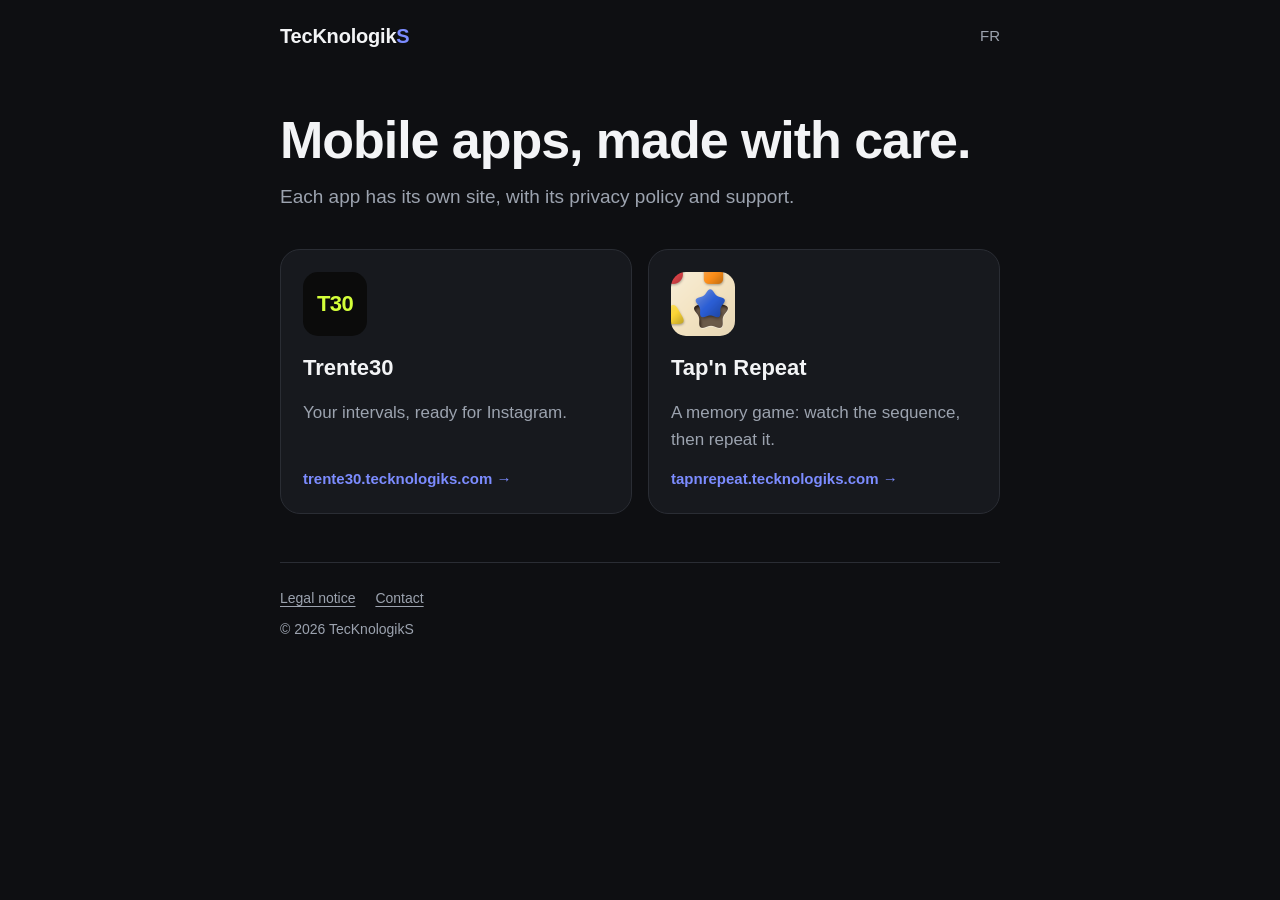
==== index.html @ 54e723e6 "TKS-69: site vitrine tecknologiks.com (accueil FR/EN, mentions légales, app-ads.txt, GitHub Pages) C" ====
<!doctype html>
<html lang="en">
<head>
  <meta charset="utf-8">
  <meta name="viewport" content="width=device-width, initial-scale=1, viewport-fit=cover">
  <title>TecKnologikS — mobile apps</title>
  <meta name="description" content="TecKnologikS makes mobile apps: Trente30 and Tap'n Repeat.">
  <meta name="theme-color" content="#0e0f12">
  <link rel="alternate" hreflang="en" href="https://tecknologiks.com/">
  <link rel="alternate" hreflang="fr" href="https://tecknologiks.com/fr/">
  <link rel="alternate" hreflang="x-default" href="https://tecknologiks.com/">
  <link rel="stylesheet" href="assets/style.css">
</head>
<body>
  <div class="wrap">
    <header class="site">
      <a class="brand" href="./">TecKnologik<span>S</span></a>
      <nav class="site" aria-label="Navigation">
        <a href="fr/" hreflang="fr" lang="fr">FR</a>
      </nav>
    </header>

    <main>
      <section class="hero">
        <h1>Mobile apps, made with care.</h1>
        <p>Each app has its own site, with its privacy policy and support.</p>
      </section>

      <section class="apps" aria-label="Apps">
        <a class="app" href="https://trente30.tecknologiks.com/">
          <span class="icon text" aria-hidden="true">T30</span>
          <h2>Trente30</h2>
          <p>Your intervals, ready for Instagram.</p>
          <span class="go">trente30.tecknologiks.com →</span>
        </a>
        <a class="app" href="https://tapnrepeat.tecknologiks.com/">
          <img class="icon" src="assets/tapnrepeat.png" width="64" height="64" alt="">
          <h2>Tap'n Repeat</h2>
          <p>A memory game: watch the sequence, then repeat it.</p>
          <span class="go">tapnrepeat.tecknologiks.com →</span>
        </a>
      </section>
    </main>

    <footer class="site">
      <nav aria-label="Legal links">
        <a href="legal.html">Legal notice</a>
        <a href="mailto:support@tecknologiks.com">Contact</a>
      </nav>
      <p>© 2026 TecKnologikS</p>
    </footer>
  </div>
</body>
</html>
---- assets/style.css ----
/* TecKnologikS site: a small hub that points to each app's own site.
   System fonts only, no third-party requests, no cookies. */

:root {
  --bg: #0e0f12;
  --surface: #17191e;
  --line: #2a2d34;
  --text: #f3f4f6;
  --muted: #9ca3af;
  --accent: #7c8cff;
  --radius: 20px;
  --max: 760px;
}

* { box-sizing: border-box; }
html { -webkit-text-size-adjust: 100%; }
body {
  margin: 0;
  background: var(--bg);
  color: var(--text);
  font-family: -apple-system, BlinkMacSystemFont, "Segoe UI", Roboto, Helvetica, Arial, sans-serif;
  font-size: 17px;
  line-height: 1.6;
}
a { color: var(--accent); text-underline-offset: 3px; }
a:focus-visible { outline: 2px solid var(--accent); outline-offset: 3px; }

.wrap { max-width: var(--max); margin: 0 auto; padding: 0 20px; }

header.site { display: flex; align-items: center; justify-content: space-between; padding: 20px 0; }
.brand { font-weight: 800; font-size: 20px; color: var(--text); text-decoration: none; letter-spacing: -0.01em; }
.brand span { color: var(--accent); }
nav.site a { color: var(--muted); text-decoration: none; margin-left: 16px; font-size: 15px; }
nav.site a:hover { color: var(--text); }

.hero { padding: 40px 0 28px; }
.hero h1 { font-size: clamp(32px, 8vw, 52px); line-height: 1.08; letter-spacing: -0.02em; margin: 0 0 14px; }
.hero p { color: var(--muted); font-size: 19px; margin: 0; }

.apps { display: grid; gap: 16px; margin: 8px 0 48px; }
@media (min-width: 600px) { .apps { grid-template-columns: 1fr 1fr; } }
.app {
  display: flex; flex-direction: column; gap: 14px;
  padding: 22px; border-radius: var(--radius);
  background: var(--surface); border: 1px solid var(--line);
  color: var(--text); text-decoration: none;
  transition: border-color .15s, transform .15s;
}
.app:hover { border-color: var(--accent); transform: translateY(-2px); }
.app .icon { width: 64px; height: 64px; border-radius: 15px; display: block; }
.app .icon.text {
  display: flex; align-items: center; justify-content: center;
  background: #0b0b0b; color: #d4ff3a; font-weight: 900; font-size: 22px; letter-spacing: -0.03em;
}
.app h2 { margin: 0; font-size: 22px; }
.app p { margin: 0; color: var(--muted); }
.app .go { margin-top: auto; color: var(--accent); font-weight: 600; font-size: 15px; }

.legal h1 { font-size: 32px; margin: 32px 0 8px; }
.legal h2 { font-size: 20px; margin: 28px 0 6px; }
.legal p { color: var(--muted); margin: 0 0 8px; }

footer.site { border-top: 1px solid var(--line); padding: 24px 0 40px; color: var(--muted); font-size: 14px; }
footer.site nav a { color: var(--muted); margin-right: 16px; }
footer.site p { margin: 8px 0 0; }
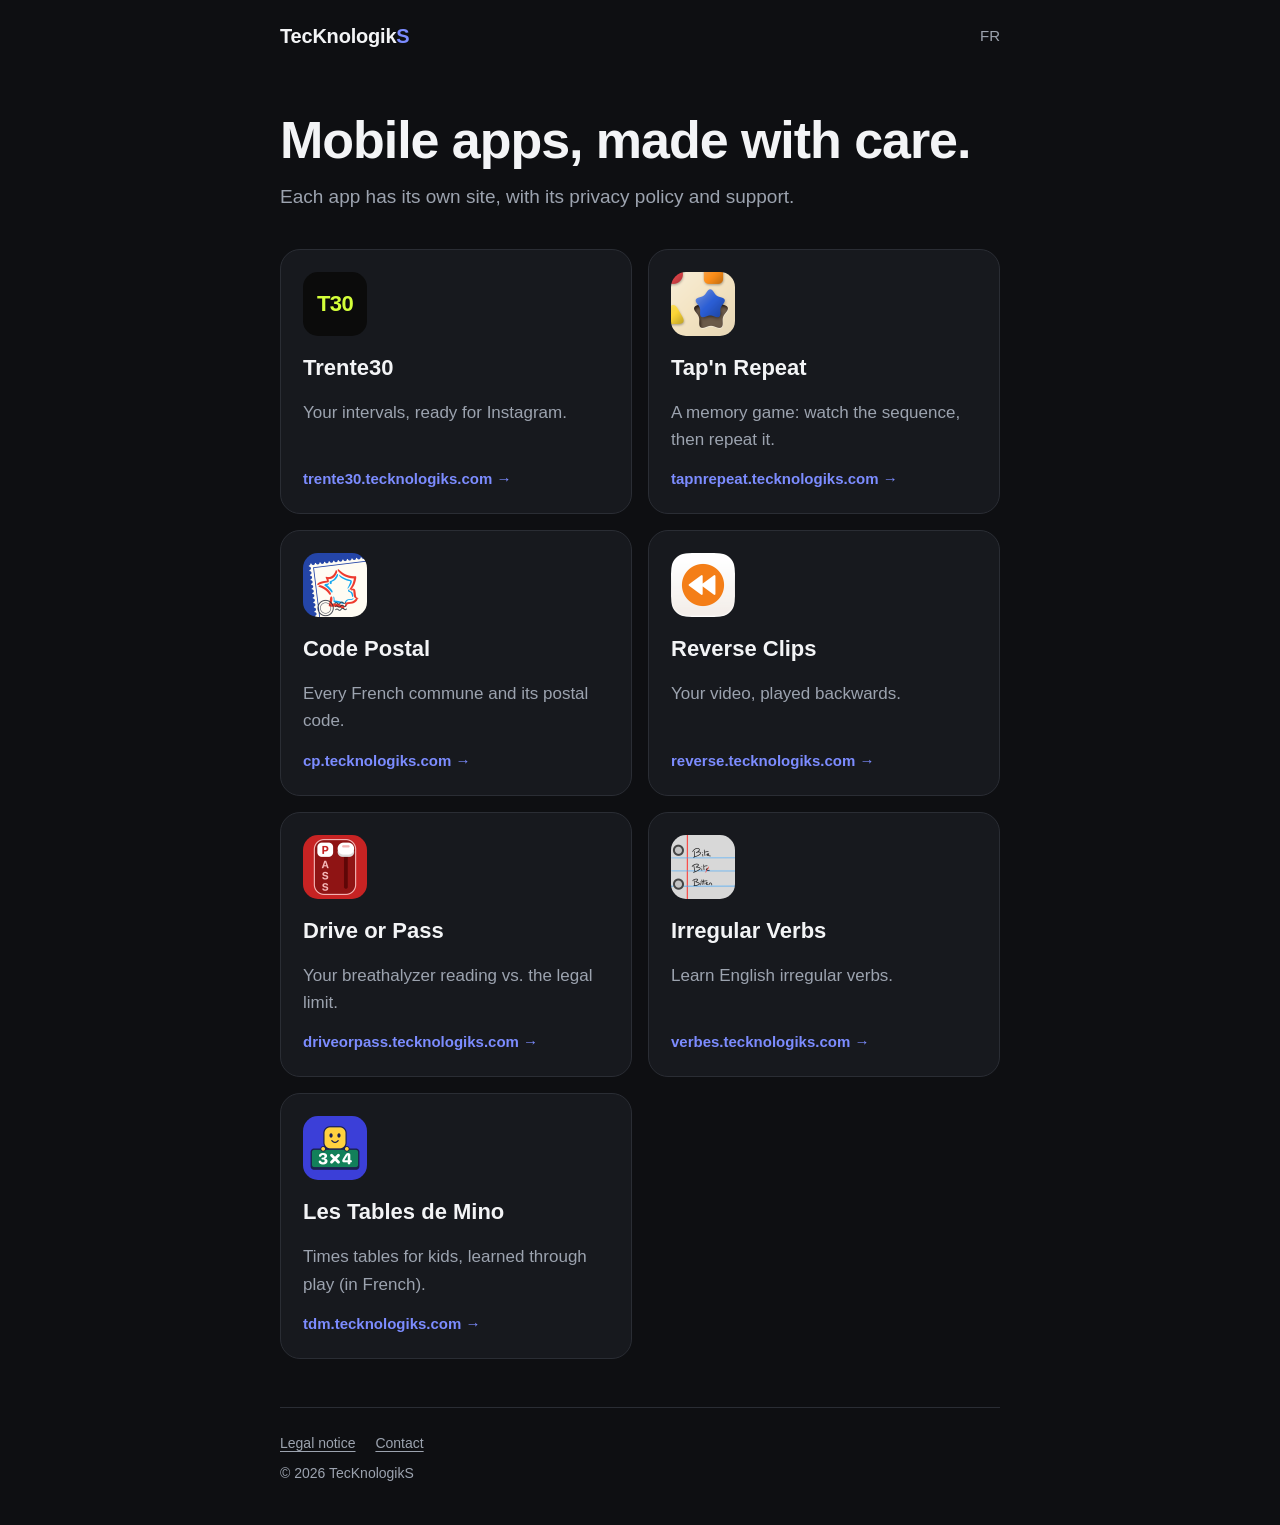
==== commit 31526939: "TKS-411: ajoute les sites de toutes les apps sur l'accueil Code Postal, Reverse Clips, Drive or Pass" ====
--- a/index.html
+++ b/index.html
@@ -4,7 +4,7 @@
   <meta charset="utf-8">
   <meta name="viewport" content="width=device-width, initial-scale=1, viewport-fit=cover">
   <title>TecKnologikS — mobile apps</title>
-  <meta name="description" content="TecKnologikS makes mobile apps: Trente30 and Tap'n Repeat.">
+  <meta name="description" content="TecKnologikS makes mobile apps: Trente30, Tap'n Repeat, Code Postal, Reverse Clips, Drive or Pass, Irregular Verbs and Les Tables de Mino.">
   <meta name="theme-color" content="#0e0f12">
   <link rel="alternate" hreflang="en" href="https://tecknologiks.com/">
   <link rel="alternate" hreflang="fr" href="https://tecknologiks.com/fr/">
@@ -39,6 +39,36 @@
           <p>A memory game: watch the sequence, then repeat it.</p>
           <span class="go">tapnrepeat.tecknologiks.com →</span>
         </a>
+        <a class="app" href="https://cp.tecknologiks.com/">
+          <img class="icon" src="assets/cp.png" width="64" height="64" alt="">
+          <h2>Code Postal</h2>
+          <p>Every French commune and its postal code.</p>
+          <span class="go">cp.tecknologiks.com →</span>
+        </a>
+        <a class="app" href="https://reverse.tecknologiks.com/">
+          <img class="icon" src="assets/reverse.png" width="64" height="64" alt="">
+          <h2>Reverse Clips</h2>
+          <p>Your video, played backwards.</p>
+          <span class="go">reverse.tecknologiks.com →</span>
+        </a>
+        <a class="app" href="https://driveorpass.tecknologiks.com/">
+          <img class="icon" src="assets/driveorpass.png" width="64" height="64" alt="">
+          <h2>Drive or Pass</h2>
+          <p>Your breathalyzer reading vs. the legal limit.</p>
+          <span class="go">driveorpass.tecknologiks.com →</span>
+        </a>
+        <a class="app" href="https://verbes.tecknologiks.com/">
+          <img class="icon" src="assets/verbes.png" width="64" height="64" alt="">
+          <h2>Irregular Verbs</h2>
+          <p>Learn English irregular verbs.</p>
+          <span class="go">verbes.tecknologiks.com →</span>
+        </a>
+        <a class="app" href="https://tdm.tecknologiks.com/fr/">
+          <img class="icon" src="assets/tdm.png" width="64" height="64" alt="">
+          <h2>Les Tables de Mino</h2>
+          <p>Times tables for kids, learned through play (in French).</p>
+          <span class="go">tdm.tecknologiks.com →</span>
+        </a>
       </section>
     </main>
 
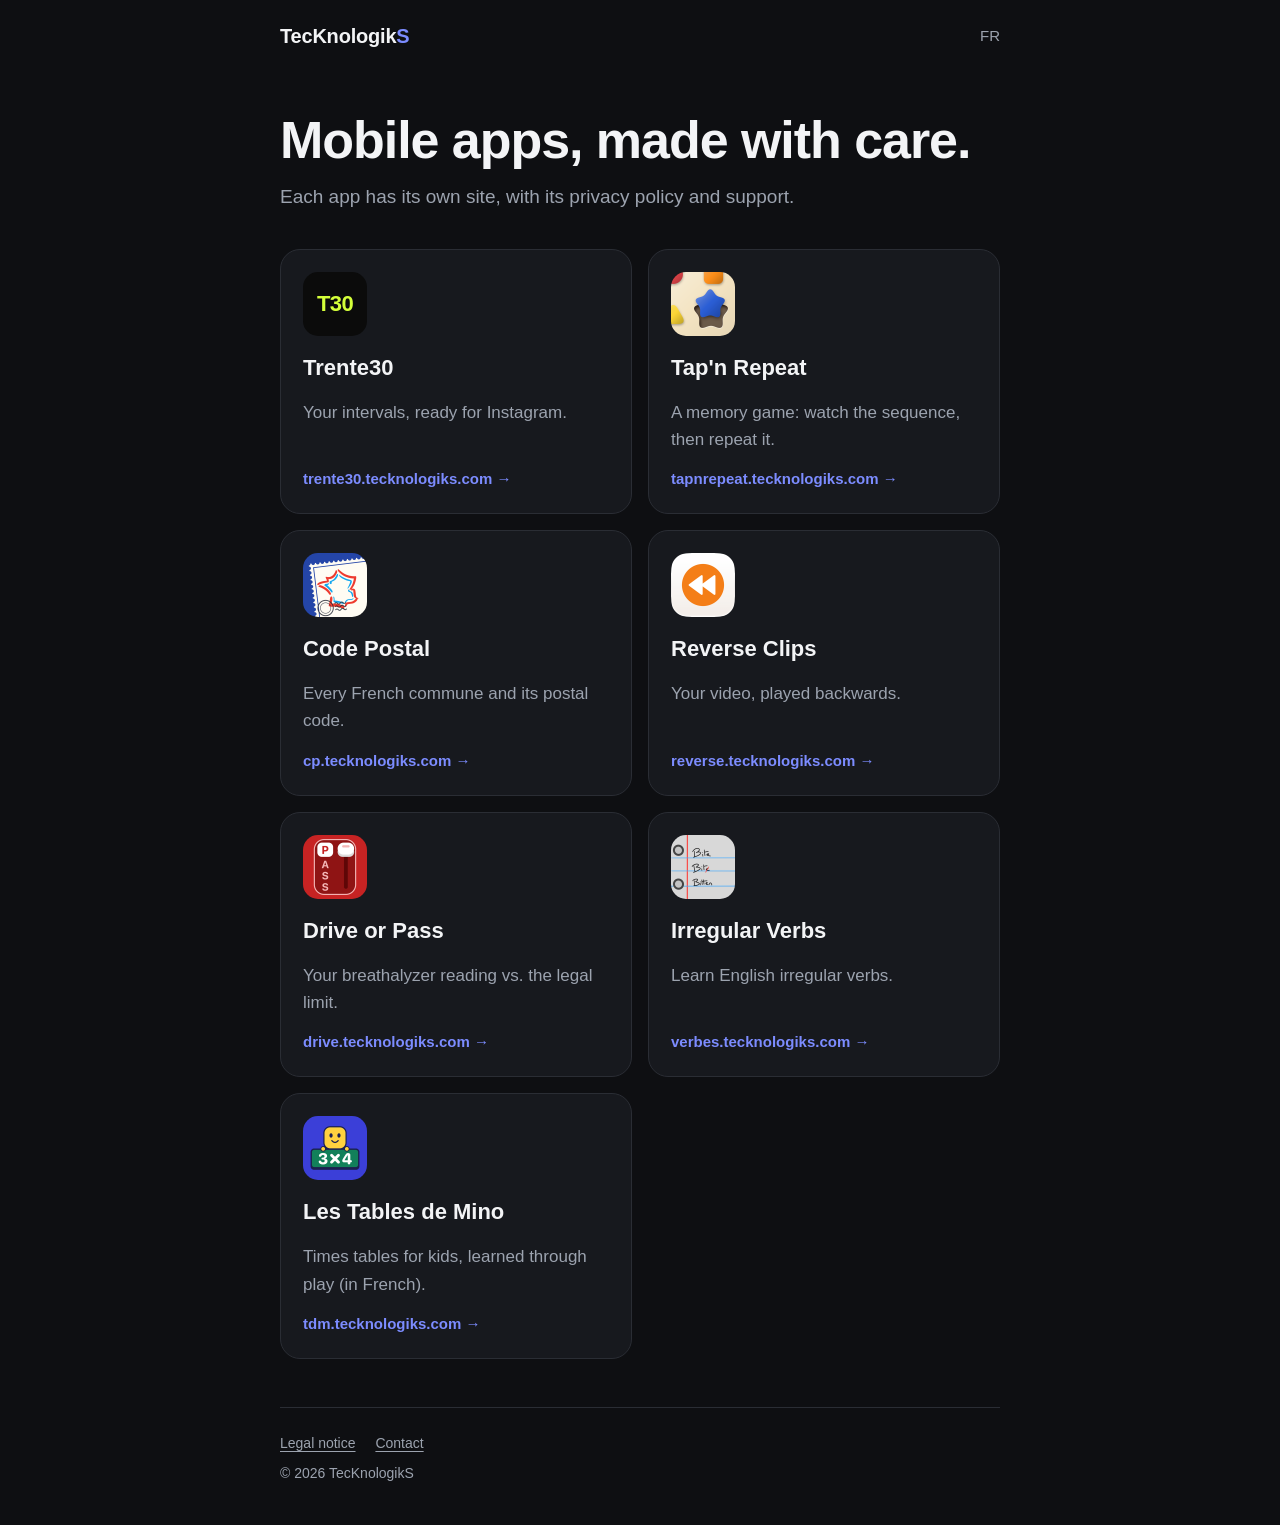
==== commit 623da098: "TKS-411: lien Drive or Pass vers drive.tecknologiks.com Co-Authored-By: Claude Opus 5.5 <noreply@ant" ====
--- a/index.html
+++ b/index.html
@@ -51,11 +51,11 @@
           <p>Your video, played backwards.</p>
           <span class="go">reverse.tecknologiks.com →</span>
         </a>
-        <a class="app" href="https://driveorpass.tecknologiks.com/">
+        <a class="app" href="https://drive.tecknologiks.com/">
           <img class="icon" src="assets/driveorpass.png" width="64" height="64" alt="">
           <h2>Drive or Pass</h2>
           <p>Your breathalyzer reading vs. the legal limit.</p>
-          <span class="go">driveorpass.tecknologiks.com →</span>
+          <span class="go">drive.tecknologiks.com →</span>
         </a>
         <a class="app" href="https://verbes.tecknologiks.com/">
           <img class="icon" src="assets/verbes.png" width="64" height="64" alt="">
